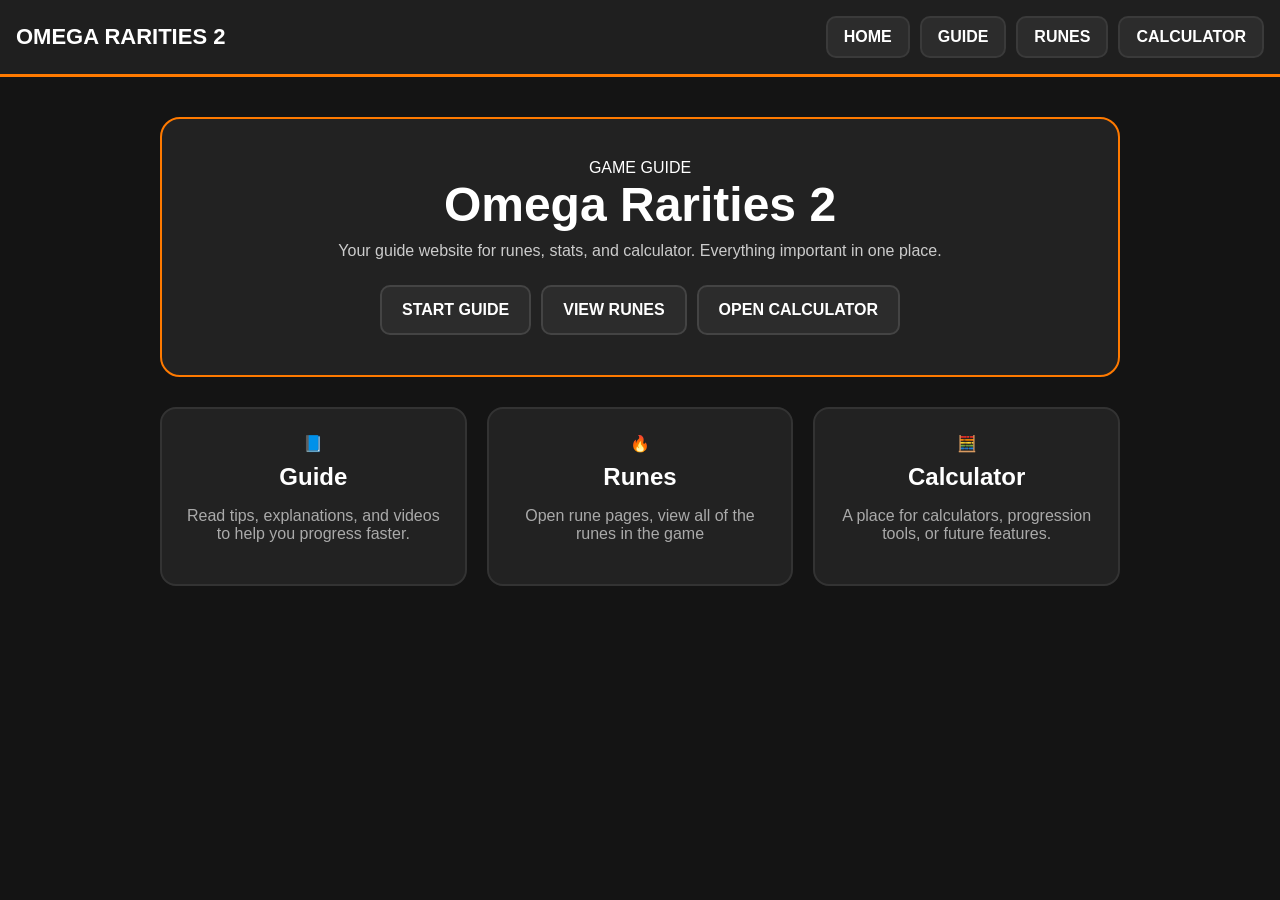
==== index.html @ b44e1b18 "Update index.html" ====
<!DOCTYPE html>
<html lang="en">
<head>
    <meta charset="UTF-8">
    <meta name="viewport" content="width=device-width, initial-scale=1.0">
    <title>Omega Rarities 2 Guide</title>
    <link rel="stylesheet" href="style.css">
</head>
<body>

<header class="topbar">
    <div class="logo">OMEGA RARITIES 2</div>
    <nav>
        <a href="index.html">HOME</a>
        <a href="guide.html">GUIDE</a>
        <a href="runes.html">RUNES</a>
        <a href="calculator.html">CALCULATOR</a>
    </nav>
</header>

<main class="home-page">

    <section class="home-hero">
        <div class="hero-card">
            <div class="hero-tag">GAME GUIDE</div>
            <h1>Omega Rarities 2</h1>
            <p>
                Your guide website for runes, stats, and calculator.
                Everything important in one place.
            </p>

            <div class="hero-buttons">
                <a class="hero-btn orange-btn" href="guide.html">START GUIDE</a>
                <a class="hero-btn dark-btn" href="runes.html">VIEW RUNES</a>
                <a class="hero-btn dark-btn" href="calculator.html">OPEN CALCULATOR</a>
            </div>
        </div>
    </section>

    <section class="menu-grid">
        <a class="menu-card" href="guide.html">
            <div class="menu-icon">📘</div>
            <h2>Guide</h2>
            <p>Read tips, explanations, and videos to help you progress faster.</p>
        </a>

        <a class="menu-card" href="runes.html">
            <div class="menu-icon">🔥</div>
            <h2>Runes</h2>
            <p>Open rune pages, view all of the runes in the game</p>
        </a>

        <a class="menu-card" href="calculator.html">
            <div class="menu-icon">🧮</div>
            <h2>Calculator</h2>
            <p>A place for calculators, progression tools, or future features.</p>
        </a>
    </section>

</main>

</body>
</html>
---- style.css ----
* {
    box-sizing: border-box;
}

body {
    margin: 0;
    font-family: Arial, sans-serif;
    background: #141414;
    color: white;
}

/* TOP BAR */
.topbar {
    background: #1f1f1f;
    border-bottom: 3px solid #ff7a00;
    padding: 16px;
    display: flex;
    justify-content: space-between;
    align-items: center;
}

.logo {
    font-size: 22px;
    font-weight: bold;
}

nav {
    display: flex;
    gap: 10px;
}

nav a {
    background: #2c2c2c;
    color: white;
    text-decoration: none;
    padding: 10px 16px;
    border-radius: 10px;
    font-weight: bold;
    border: 2px solid #3a3a3a;
}

nav a:hover {
    background: #ff7a00;
}

/* HERO CENTERED */
.home-page {
    max-width: 1000px;
    margin: auto;
    padding: 40px 20px;
    text-align: center;
}

.hero-card {
    background: #222;
    border: 2px solid #ff7a00;
    border-radius: 20px;
    padding: 40px 20px;
}

.hero-card h1 {
    margin: 0;
    font-size: 48px;
}

.hero-card p {
    margin-top: 10px;
    color: #ccc;
}

/* BUTTONS */
.hero-buttons {
    margin-top: 25px;
    display: flex;
    justify-content: center;
    gap: 10px;
}

.hero-btn {
    padding: 14px 20px;
    border-radius: 10px;
    font-weight: bold;
    text-decoration: none;
    color: white;
    background: #2c2c2c;
    border: 2px solid #444;
}

.hero-btn:hover {
    background: #ff7a00;
}

/* CARDS GRID */
.menu-grid {
    margin-top: 30px;
    display: grid;
    grid-template-columns: repeat(auto-fit, minmax(250px, 1fr));
    gap: 20px;
}

.menu-card {
    background: #222;
    border: 2px solid #333;
    border-radius: 16px;
    padding: 25px;
    text-align: center;
    text-decoration: none;
    color: white;
}

.menu-card:hover {
    border-color: #ff7a00;
    transform: translateY(-3px);
}

.menu-card h2 {
    margin: 10px 0;
}

.menu-card p {
    color: #aaa;
}

/* RUNES */
.rune-grid {
    display: grid;
    grid-template-columns: repeat(auto-fit, minmax(250px, 1fr));
    gap: 20px;
}

.rune-card {
    background: #222;
    border: 2px solid #333;
    padding: 20px;
    border-radius: 16px;
    text-align: center;
    cursor: pointer;
}

.rune-card:hover {
    border-color: #ff7a00;
}

.rune-card img {
    width: 100px;
    margin: 10px 0;
}

/* POPUP */
.popup {
    display: none;
    position: fixed;
    inset: 0;
    background: rgba(0,0,0,0.85);
    justify-content: center;
    align-items: center;
}

.popup-content {
    background: #222;
    border: 2px solid #ff7a00;
    padding: 20px;
    border-radius: 16px;
    max-height: 80vh;
    overflow-y: auto;
    width: 90%;
    max-width: 900px;
}

.close {
    float: right;
    font-size: 28px;
    cursor: pointer;
}

#popup-images {
    display: grid;
    grid-template-columns: repeat(auto-fit, minmax(200px, 1fr));
    gap: 10px;
}

.popup-img {
    width: 100%;
    border-radius: 10px;
}

.guide-box {
    background: #222;
    border: 2px solid #ff7a00;
    border-radius: 18px;
    padding: 20px;
    margin-bottom: 20px;
}

.guide-box h2 {
    margin-top: 0;
}

.guide-box ol {
    padding-left: 20px;
}

.guide-box li {
    margin-bottom: 10px;
    color: #ddd;
    line-height: 1.5;
}
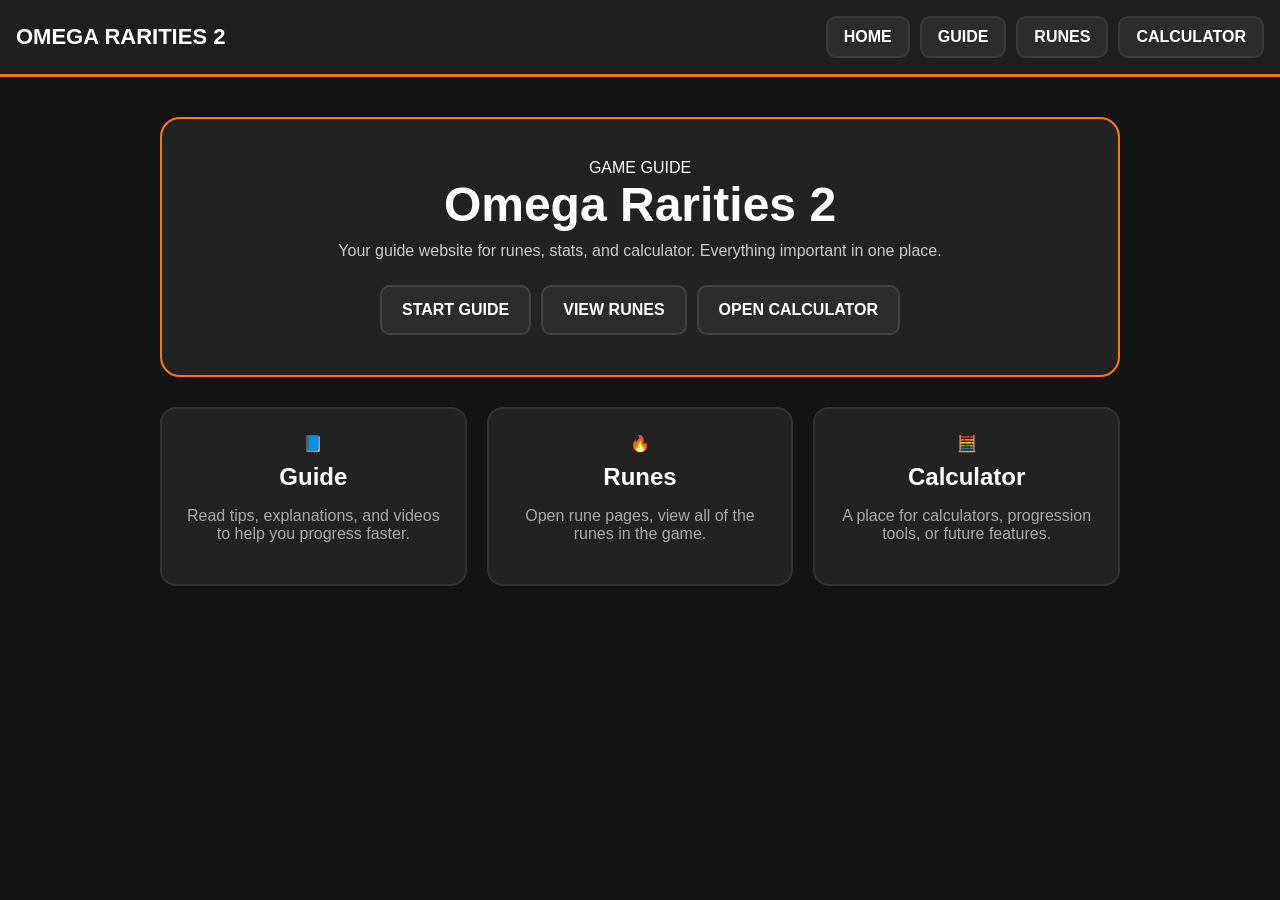
==== commit 4ab61e37: "Update index.html" ====
--- a/index.html
+++ b/index.html
@@ -12,7 +12,7 @@
     <div class="logo">OMEGA RARITIES 2</div>
     <nav>
         <a href="index.html">HOME</a>
-        <a href="guide.html">GUIDE</a>
+        <a href="guides.html">GUIDE</a>
         <a href="runes.html">RUNES</a>
         <a href="calculator.html">CALCULATOR</a>
     </nav>
@@ -25,12 +25,11 @@
             <div class="hero-tag">GAME GUIDE</div>
             <h1>Omega Rarities 2</h1>
             <p>
-                Your guide website for runes, stats, and calculator.
-                Everything important in one place.
+                Your guide website for runes, stats, and calculator. Everything important in one place.
             </p>
 
             <div class="hero-buttons">
-                <a class="hero-btn orange-btn" href="guide.html">START GUIDE</a>
+                <a class="hero-btn orange-btn" href="guides.html">START GUIDE</a>
                 <a class="hero-btn dark-btn" href="runes.html">VIEW RUNES</a>
                 <a class="hero-btn dark-btn" href="calculator.html">OPEN CALCULATOR</a>
             </div>
@@ -38,7 +37,7 @@
     </section>
 
     <section class="menu-grid">
-        <a class="menu-card" href="guide.html">
+        <a class="menu-card" href="guides.html">
             <div class="menu-icon">📘</div>
             <h2>Guide</h2>
             <p>Read tips, explanations, and videos to help you progress faster.</p>
@@ -47,7 +46,7 @@
         <a class="menu-card" href="runes.html">
             <div class="menu-icon">🔥</div>
             <h2>Runes</h2>
-            <p>Open rune pages, view all of the runes in the game</p>
+            <p>Open rune pages, view all of the runes in the game.</p>
         </a>
 
         <a class="menu-card" href="calculator.html">
--- a/style.css
+++ b/style.css
@@ -205,3 +205,43 @@
     color: #ddd;
     line-height: 1.5;
 }
+
+/* ===== CALCULATOR HERO CUSTOM ===== */
+
+.hero-custom {
+    display: flex;
+    justify-content: center;
+    align-items: center;
+    padding: 50px 20px 30px;
+}
+
+.hero-box {
+    background: linear-gradient(180deg, #2c2c2c 0%, #1f1f1f 100%);
+    border: 2px solid #ff8c1a;
+    border-radius: 22px;
+    padding: 30px;
+    text-align: center;
+    max-width: 700px;
+    width: 100%;
+    box-shadow: 0 16px 30px rgba(0,0,0,0.35);
+}
+
+.hero-small {
+    display: block;
+    color: #ff9f2f;
+    font-size: 13px;
+    letter-spacing: 1px;
+    margin-bottom: 6px;
+}
+
+.hero-box h1 {
+    margin: 0;
+    font-size: 36px;
+    color: white;
+}
+
+.hero-box p {
+    margin-top: 12px;
+    color: #cfcfcf;
+    font-size: 16px;
+}
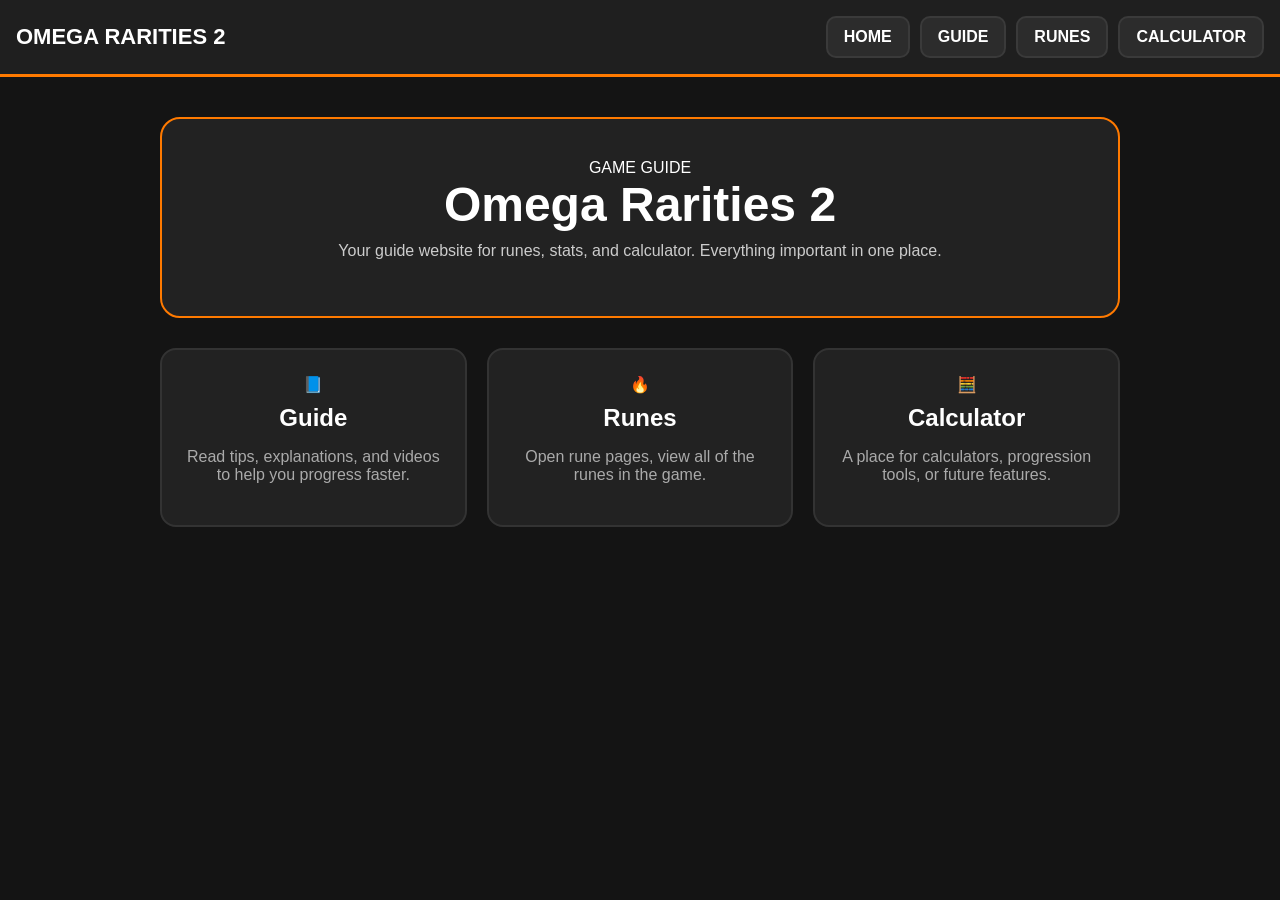
==== commit d0c5780f: "Update index.html" ====
--- a/index.html
+++ b/index.html
@@ -27,12 +27,6 @@
             <p>
                 Your guide website for runes, stats, and calculator. Everything important in one place.
             </p>
-
-            <div class="hero-buttons">
-                <a class="hero-btn orange-btn" href="guides.html">START GUIDE</a>
-                <a class="hero-btn dark-btn" href="runes.html">VIEW RUNES</a>
-                <a class="hero-btn dark-btn" href="calculator.html">OPEN CALCULATOR</a>
-            </div>
         </div>
     </section>
 
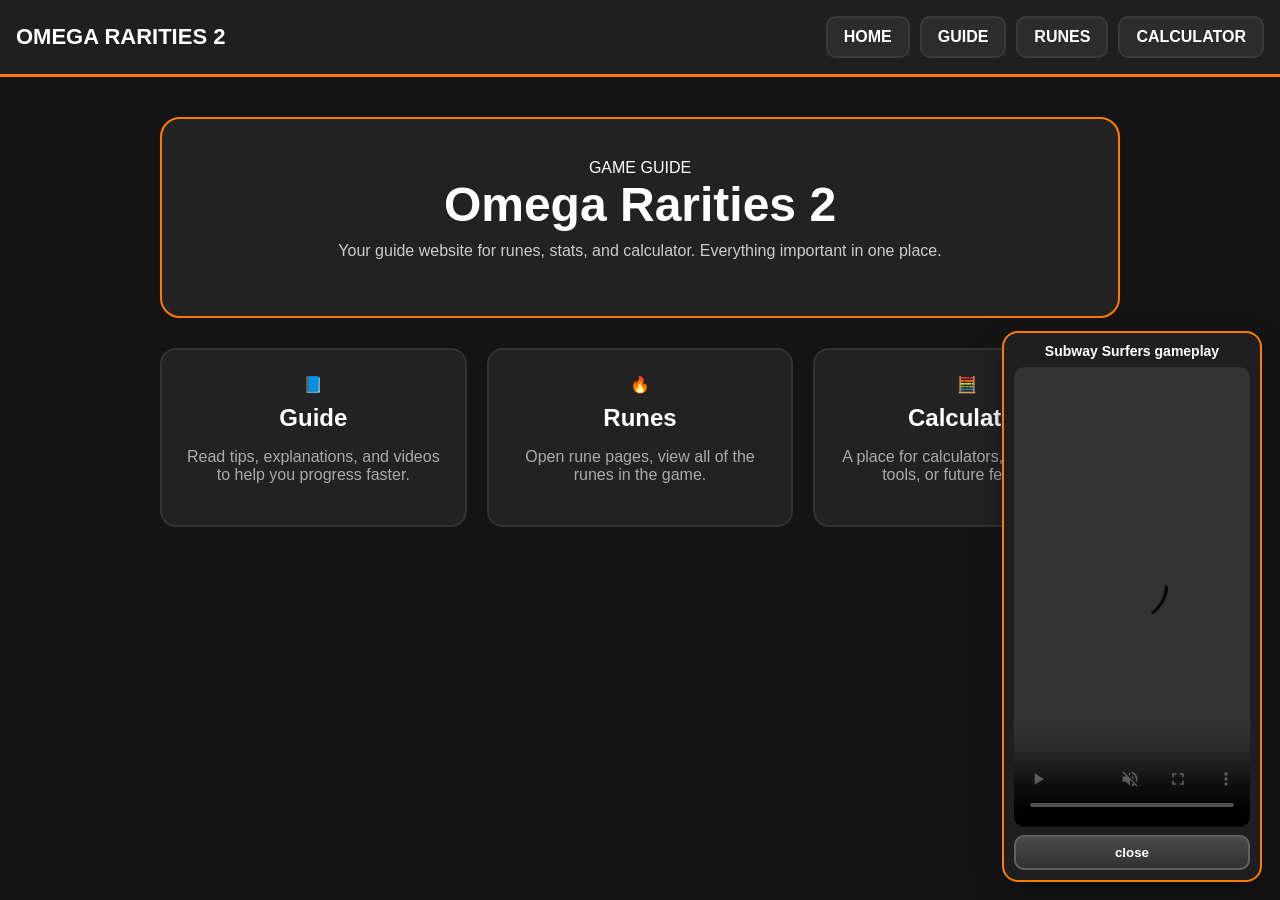
==== commit 4e937167: "Update index.html" ====
--- a/index.html
+++ b/index.html
@@ -5,6 +5,68 @@
     <meta name="viewport" content="width=device-width, initial-scale=1.0">
     <title>Omega Rarities 2 Guide</title>
     <link rel="stylesheet" href="style.css">
+    <style>
+        .brainrot-box {
+            position: fixed;
+            right: 18px;
+            bottom: 18px;
+            width: 260px;
+            background: #1f1f1f;
+            border: 2px solid #ff7a00;
+            border-radius: 16px;
+            padding: 10px;
+            box-shadow: 0 12px 30px rgba(0,0,0,0.35);
+            z-index: 9999;
+        }
+
+        .brainrot-title {
+            font-size: 14px;
+            font-weight: 700;
+            color: white;
+            margin-bottom: 8px;
+            text-align: center;
+        }
+
+        .brainrot-box video,
+        .brainrot-box iframe {
+            width: 100%;
+            height: 460px;
+            border: none;
+            border-radius: 10px;
+            background: black;
+            display: block;
+        }
+
+        .brainrot-close {
+            margin-top: 8px;
+            width: 100%;
+            background: linear-gradient(180deg, #4a4a4a 0%, #323232 100%);
+            border: 2px solid #626262;
+            color: white;
+            padding: 8px 10px;
+            border-radius: 10px;
+            font-weight: 700;
+            cursor: pointer;
+        }
+
+        .brainrot-close:hover {
+            background: linear-gradient(180deg, #ff9f2f 0%, #ff7b00 100%);
+            border-color: #ffb14d;
+        }
+
+        @media (max-width: 700px) {
+            .brainrot-box {
+                width: 180px;
+                right: 10px;
+                bottom: 10px;
+            }
+
+            .brainrot-box video,
+            .brainrot-box iframe {
+                height: 320px;
+            }
+        }
+    </style>
 </head>
 <body>
 
@@ -52,5 +114,27 @@
 
 </main>
 
+<div class="brainrot-box" id="brainrotBox">
+    <div class="brainrot-title">Subway Surfers gameplay</div>
+
+    <!-- OPTION 1: local video file -->
+    <video controls autoplay muted loop>
+        <source src="subway-surfers.mp4" type="video/mp4">
+    </video>
+
+    <!-- OPTION 2: youtube embed -->
+    <!--
+    <iframe
+        src="https://www.youtube.com/embed/VIDEO_ID?autoplay=1&mute=1&loop=1&playlist=VIDEO_ID"
+        allow="autoplay; encrypted-media"
+        allowfullscreen>
+    </iframe>
+    -->
+
+    <button class="brainrot-close" onclick="document.getElementById('brainrotBox').remove()">
+        close
+    </button>
+</div>
+
 </body>
 </html>
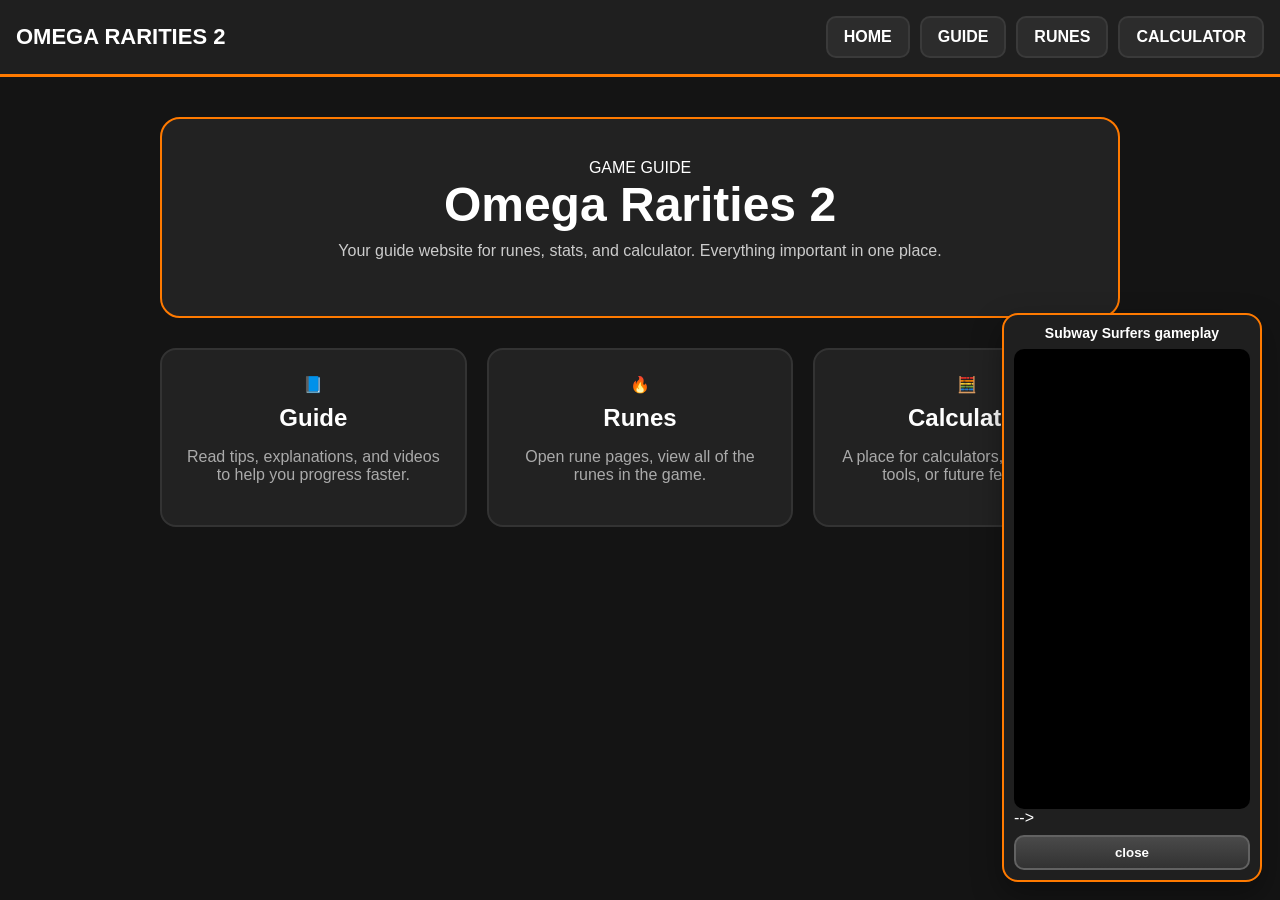
==== commit b51f1a11: "Update index.html" ====
--- a/index.html
+++ b/index.html
@@ -118,14 +118,11 @@
     <div class="brainrot-title">Subway Surfers gameplay</div>
 
     <!-- OPTION 1: local video file -->
-    <video controls autoplay muted loop>
-        <source src="subway-surfers.mp4" type="video/mp4">
-    </video>
+   
 
     <!-- OPTION 2: youtube embed -->
-    <!--
     <iframe
-        src="https://www.youtube.com/embed/VIDEO_ID?autoplay=1&mute=1&loop=1&playlist=VIDEO_ID"
+        src="https://www.youtube.com/watch?v=i0M4ARe9v0Y"
         allow="autoplay; encrypted-media"
         allowfullscreen>
     </iframe>
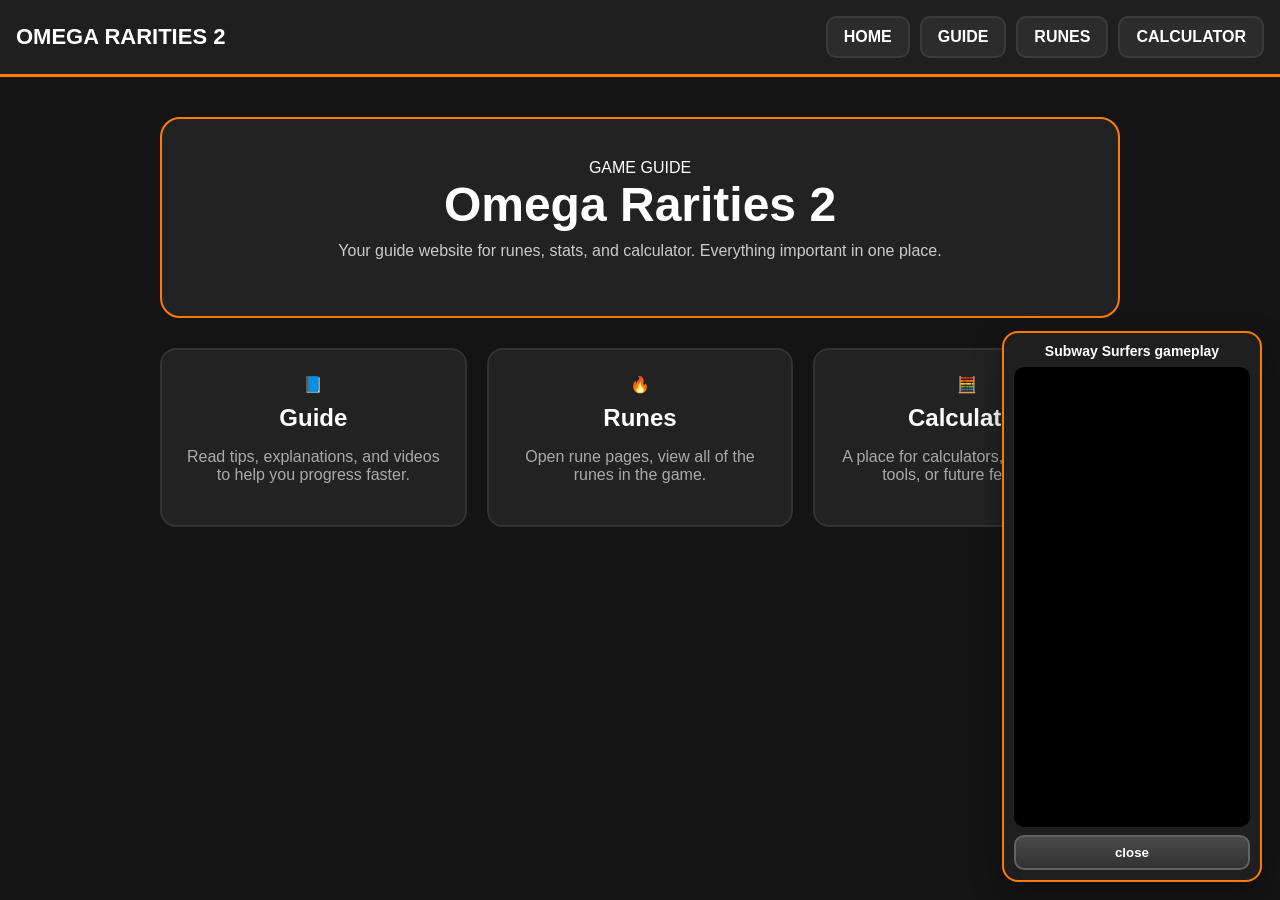
==== commit 3a916c1f: "Update index.html" ====
--- a/index.html
+++ b/index.html
@@ -117,16 +117,11 @@
 <div class="brainrot-box" id="brainrotBox">
     <div class="brainrot-title">Subway Surfers gameplay</div>
 
-    <!-- OPTION 1: local video file -->
-   
-
-    <!-- OPTION 2: youtube embed -->
     <iframe
-        src="https://www.youtube.com/watch?v=i0M4ARe9v0Y"
+        src="https://www.youtube.com/embed/i0M4ARe9v0Y?autoplay=1&mute=1&loop=1&playlist=i0M4ARe9v0Y"
         allow="autoplay; encrypted-media"
         allowfullscreen>
     </iframe>
-    -->
 
     <button class="brainrot-close" onclick="document.getElementById('brainrotBox').remove()">
         close
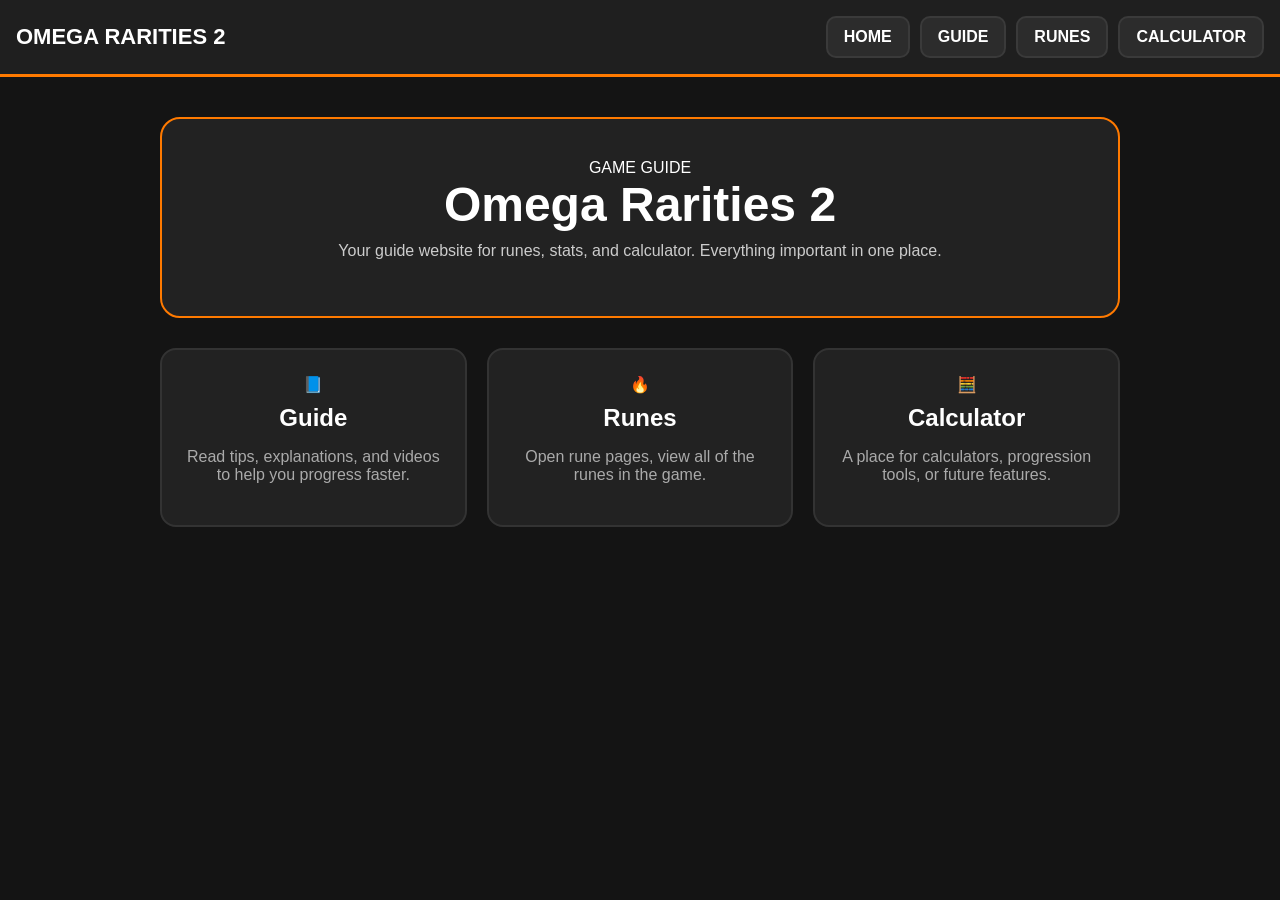
==== commit e1c9d148: "Update index.html" ====
--- a/index.html
+++ b/index.html
@@ -5,68 +5,6 @@
     <meta name="viewport" content="width=device-width, initial-scale=1.0">
     <title>Omega Rarities 2 Guide</title>
     <link rel="stylesheet" href="style.css">
-    <style>
-        .brainrot-box {
-            position: fixed;
-            right: 18px;
-            bottom: 18px;
-            width: 260px;
-            background: #1f1f1f;
-            border: 2px solid #ff7a00;
-            border-radius: 16px;
-            padding: 10px;
-            box-shadow: 0 12px 30px rgba(0,0,0,0.35);
-            z-index: 9999;
-        }
-
-        .brainrot-title {
-            font-size: 14px;
-            font-weight: 700;
-            color: white;
-            margin-bottom: 8px;
-            text-align: center;
-        }
-
-        .brainrot-box video,
-        .brainrot-box iframe {
-            width: 100%;
-            height: 460px;
-            border: none;
-            border-radius: 10px;
-            background: black;
-            display: block;
-        }
-
-        .brainrot-close {
-            margin-top: 8px;
-            width: 100%;
-            background: linear-gradient(180deg, #4a4a4a 0%, #323232 100%);
-            border: 2px solid #626262;
-            color: white;
-            padding: 8px 10px;
-            border-radius: 10px;
-            font-weight: 700;
-            cursor: pointer;
-        }
-
-        .brainrot-close:hover {
-            background: linear-gradient(180deg, #ff9f2f 0%, #ff7b00 100%);
-            border-color: #ffb14d;
-        }
-
-        @media (max-width: 700px) {
-            .brainrot-box {
-                width: 180px;
-                right: 10px;
-                bottom: 10px;
-            }
-
-            .brainrot-box video,
-            .brainrot-box iframe {
-                height: 320px;
-            }
-        }
-    </style>
 </head>
 <body>
 
@@ -114,19 +52,5 @@
 
 </main>
 
-<div class="brainrot-box" id="brainrotBox">
-    <div class="brainrot-title">Subway Surfers gameplay</div>
-
-    <iframe
-        src="https://www.youtube.com/embed/i0M4ARe9v0Y?autoplay=1&mute=1&loop=1&playlist=i0M4ARe9v0Y"
-        allow="autoplay; encrypted-media"
-        allowfullscreen>
-    </iframe>
-
-    <button class="brainrot-close" onclick="document.getElementById('brainrotBox').remove()">
-        close
-    </button>
-</div>
-
 </body>
 </html>
